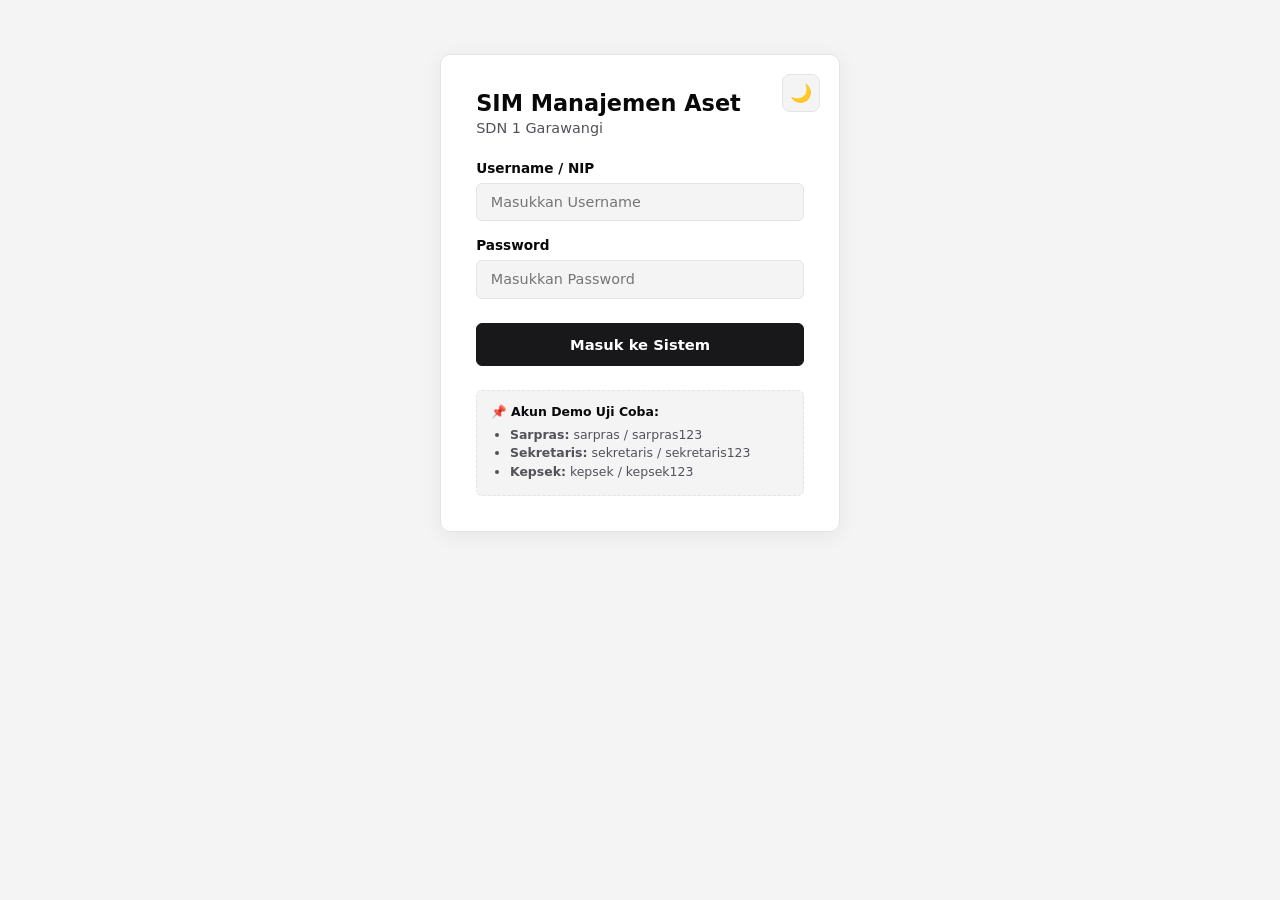
==== index.html @ 2a53936c "Upload awal SIM Inventaris SDN 1 Garawangi" ====
<!DOCTYPE html>
<html lang="id">
<head>
  <meta charset="UTF-8">
  <meta name="viewport" content="width=device-width, initial-scale=1.0">
  <title>Login - SIM Manajemen Aset SDN 1 Garawangi</title>
  <link rel="stylesheet" href="css/style.css">
</head>
<body>

  <div class="login-container">
    <button type="button" id="theme-toggle" class="btn-theme" onclick="toggleTema()" title="Ganti Mode Warna" style="position: absolute; top: 1.2rem; right: 1.2rem;">🌙</button>
    <h2>SIM Manajemen Aset</h2>
    <p>SDN 1 Garawangi</p>

    <!-- Kotak Pesan Error -->
    <p id="error-msg" style="display: none; background-color: #fee2e2; color: #991b1b; padding: 0.6rem; border-radius: 6px; font-size: 0.82rem; margin-bottom: 1rem; border: 1px solid #f87171;">
    </p>

    <form id="login-form">
      <div class="form-group">
        <label for="username">Username / NIP</label>
        <input type="text" id="username" placeholder="Masukkan Username" required>
      </div>

      <div class="form-group">
        <label for="password">Password</label>
        <input type="password" id="password" placeholder="Masukkan Password" required>
      </div>

      <button type="submit" class="btn-login">Masuk ke Sistem</button>
    </form>

    <!-- Kotak Info Akun Demo (Warna teks adaptif untuk Mode Gelap & Terang) -->
    <div style="margin-top: 1.5rem; padding: 0.85rem; background-color: var(--bg-page); border: 1px dashed var(--border-color); border-radius: 6px; font-size: 0.78rem;">
      <p style="font-weight: bold; margin-bottom: 0.4rem; color: var(--text-primary); text-align: left;">📌 Akun Demo Uji Coba:</p>
      <ul style="padding-left: 1.2rem; color: var(--text-secondary); line-height: 1.5; text-align: left;">
        <li><strong>Sarpras:</strong> <code>sarpras</code> / <code>sarpras123</code></li>
        <li><strong>Sekretaris:</strong> <code>sekretaris</code> / <code>sekretaris123</code></li>
        <li><strong>Kepsek:</strong> <code>kepsek</code> / <code>kepsek123</code></li>
      </ul>
    </div>
  </div>

  <script src="js/auth.js"></script>
</body>
</html>
---- css/style.css ----
/* Palet Warna Monochrome - Mode Terang (Default / Matahari) */
:root {
  --bg-page: #f4f4f5;
  --bg-surface: #ffffff;
  --bg-sidebar: #ffffff;
  --text-primary: #09090b;
  --text-secondary: #52525b;
  --border-color: #e4e4e7;
  --accent-bg: #18181b;
  --accent-hover: #27272a;
  --accent-text: #ffffff;
  --table-head: #f4f4f5;
  --hover-bg: #f4f4f5;
}

/* Palet Warna Monochrome - Mode Gelap (Bulan) */
[data-theme="dark"] {
  --bg-page: #09090b;
  --bg-surface: #121214;
  --bg-sidebar: #121214;
  --text-primary: #fafafa;
  --text-secondary: #a1a1aa;
  --border-color: #27272a;
  --accent-bg: #fafafa;
  --accent-hover: #e4e4e7;
  --accent-text: #09090b;
  --table-head: #18181b;
  --hover-bg: #1c1c1f;
}

* {
  margin: 0;
  padding: 0;
  box-sizing: border-box;
  font-family: 'Segoe UI', Inter, system-ui, sans-serif;
}

body {
  background-color: var(--bg-page);
  color: var(--text-primary);
  transition: background-color 0.25s ease, color 0.25s ease;
}

/* Halaman Login */
.login-container {
  max-width: 400px;
  margin: 6vh auto;
  background-color: var(--bg-surface);
  padding: 2.2rem;
  border-radius: 10px;
  border: 1px solid var(--border-color);
  box-shadow: 0 4px 20px rgba(0, 0, 0, 0.06);
  position: relative;
}

.login-container h2 {
  font-size: 1.4rem;
  color: var(--text-primary);
  margin-bottom: 0.25rem;
}

.login-container > p {
  font-size: 0.9rem;
  color: var(--text-secondary);
  margin-bottom: 1.5rem;
}

.form-group {
  margin-bottom: 1rem;
  text-align: left;
}

.form-group label {
  display: block;
  font-size: 0.85rem;
  font-weight: 600;
  color: var(--text-primary);
  margin-bottom: 0.4rem;
}

.form-group input,
.form-group select {
  width: 100%;
  padding: 0.65rem 0.85rem;
  border: 1px solid var(--border-color);
  border-radius: 6px;
  background-color: var(--bg-page);
  color: var(--text-primary);
  font-size: 0.9rem;
  outline: none;
  transition: border-color 0.2s;
}

.form-group input:focus,
.form-group select:focus {
  border-color: var(--text-primary);
}

.btn-login {
  width: 100%;
  padding: 0.75rem;
  background-color: var(--accent-bg);
  color: var(--accent-text);
  border: 1px solid var(--accent-bg);
  border-radius: 6px;
  font-size: 0.92rem;
  font-weight: 600;
  cursor: pointer;
  margin-top: 0.5rem;
  transition: all 0.2s;
}

.btn-login:hover {
  background-color: var(--accent-hover);
}

/* Tombol Switch Matahari / Bulan */
.btn-theme {
  background-color: var(--bg-page);
  color: var(--text-primary);
  border: 1px solid var(--border-color);
  width: 38px;
  height: 38px;
  border-radius: 8px;
  font-size: 1.1rem;
  cursor: pointer;
  display: inline-flex;
  align-items: center;
  justify-content: center;
  transition: all 0.2s;
}

.btn-theme:hover {
  border-color: var(--text-primary);
}
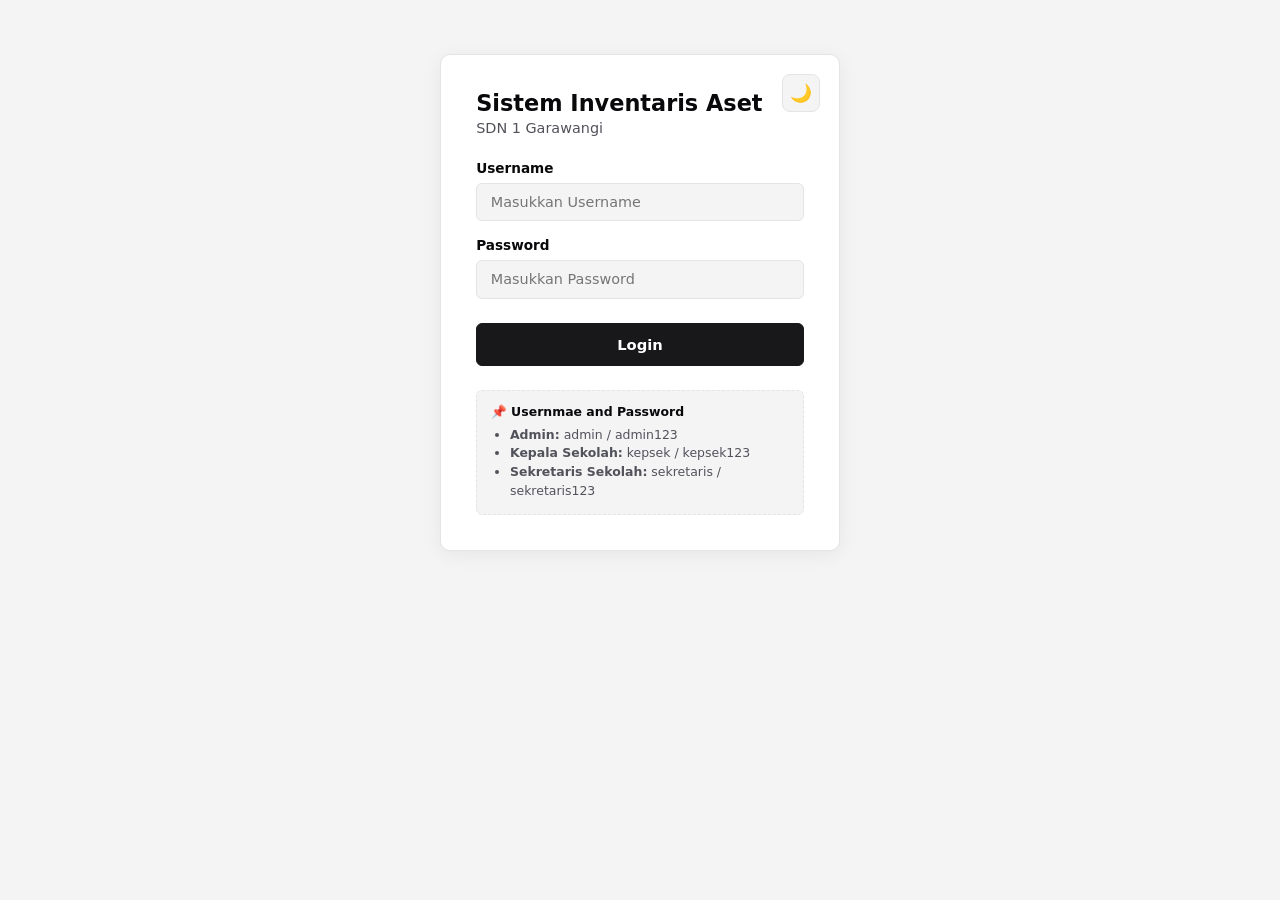
==== commit 0738fba0: "Update fitur sesuai Use Case Diagram" ====
--- a/index.html
+++ b/index.html
@@ -3,23 +3,22 @@
 <head>
   <meta charset="UTF-8">
   <meta name="viewport" content="width=device-width, initial-scale=1.0">
-  <title>Login - SIM Manajemen Aset SDN 1 Garawangi</title>
+  <title>Login - Sistem Inventaris Aset SDN 1 Garawangi</title>
   <link rel="stylesheet" href="css/style.css">
 </head>
 <body>
 
   <div class="login-container">
     <button type="button" id="theme-toggle" class="btn-theme" onclick="toggleTema()" title="Ganti Mode Warna" style="position: absolute; top: 1.2rem; right: 1.2rem;">🌙</button>
-    <h2>SIM Manajemen Aset</h2>
+    <h2>Sistem Inventaris Aset</h2>
     <p>SDN 1 Garawangi</p>
 
-    <!-- Kotak Pesan Error -->
     <p id="error-msg" style="display: none; background-color: #fee2e2; color: #991b1b; padding: 0.6rem; border-radius: 6px; font-size: 0.82rem; margin-bottom: 1rem; border: 1px solid #f87171;">
     </p>
 
     <form id="login-form">
       <div class="form-group">
-        <label for="username">Username / NIP</label>
+        <label for="username">Username</label>
         <input type="text" id="username" placeholder="Masukkan Username" required>
       </div>
 
@@ -28,16 +27,15 @@
         <input type="password" id="password" placeholder="Masukkan Password" required>
       </div>
 
-      <button type="submit" class="btn-login">Masuk ke Sistem</button>
+      <button type="submit" class="btn-login">Login</button>
     </form>
 
-    <!-- Kotak Info Akun Demo (Warna teks adaptif untuk Mode Gelap & Terang) -->
     <div style="margin-top: 1.5rem; padding: 0.85rem; background-color: var(--bg-page); border: 1px dashed var(--border-color); border-radius: 6px; font-size: 0.78rem;">
-      <p style="font-weight: bold; margin-bottom: 0.4rem; color: var(--text-primary); text-align: left;">📌 Akun Demo Uji Coba:</p>
+      <p style="font-weight: bold; margin-bottom: 0.4rem; color: var(--text-primary); text-align: left;">📌 Usernmae and Password</p>
       <ul style="padding-left: 1.2rem; color: var(--text-secondary); line-height: 1.5; text-align: left;">
-        <li><strong>Sarpras:</strong> <code>sarpras</code> / <code>sarpras123</code></li>
-        <li><strong>Sekretaris:</strong> <code>sekretaris</code> / <code>sekretaris123</code></li>
-        <li><strong>Kepsek:</strong> <code>kepsek</code> / <code>kepsek123</code></li>
+        <li><strong>Admin:</strong> <code>admin</code> / <code>admin123</code></li>
+        <li><strong>Kepala Sekolah:</strong> <code>kepsek</code> / <code>kepsek123</code></li>
+        <li><strong>Sekretaris Sekolah:</strong> <code>sekretaris</code> / <code>sekretaris123</code></li>
       </ul>
     </div>
   </div>
